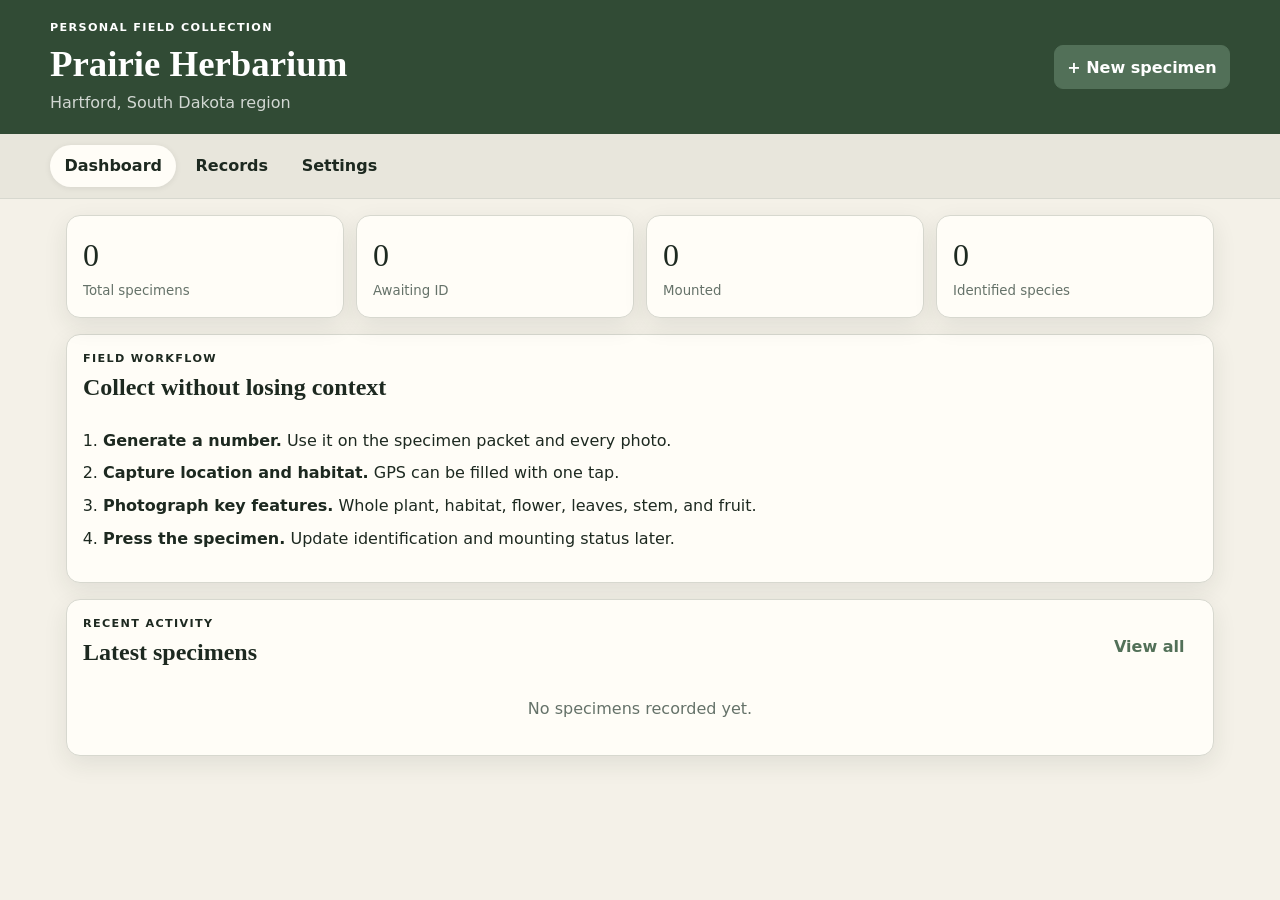
==== index.html @ b452c57e "Add files via upload" ====
<!doctype html>
<html lang="en">
<head>
  <meta charset="utf-8">
  <meta name="viewport" content="width=device-width, initial-scale=1, viewport-fit=cover">
  <meta name="theme-color" content="#314b35">
  <title>Prairie Herbarium</title>
  <link rel="manifest" href="manifest.webmanifest">
  <link rel="stylesheet" href="style.css">
</head>
<body>
  <header class="app-header">
    <div>
      <p class="eyebrow">Personal field collection</p>
      <h1>Prairie Herbarium</h1>
      <p class="subtitle">Hartford, South Dakota region</p>
    </div>
    <button id="newRecordBtn" class="primary">+ New specimen</button>
  </header>

  <nav class="tabs" aria-label="Main navigation">
    <button class="tab active" data-view="dashboard">Dashboard</button>
    <button class="tab" data-view="records">Records</button>
    <button class="tab" data-view="settings">Settings</button>
  </nav>

  <main>
    <section id="dashboardView" class="view active">
      <div class="stats-grid">
        <article class="stat"><span id="totalCount">0</span><small>Total specimens</small></article>
        <article class="stat"><span id="unidentifiedCount">0</span><small>Awaiting ID</small></article>
        <article class="stat"><span id="mountedCount">0</span><small>Mounted</small></article>
        <article class="stat"><span id="speciesCount">0</span><small>Identified species</small></article>
      </div>

      <article class="panel">
        <div class="panel-heading">
          <div><p class="eyebrow">Field workflow</p><h2>Collect without losing context</h2></div>
        </div>
        <ol class="workflow">
          <li><b>Generate a number.</b> Use it on the specimen packet and every photo.</li>
          <li><b>Capture location and habitat.</b> GPS can be filled with one tap.</li>
          <li><b>Photograph key features.</b> Whole plant, habitat, flower, leaves, stem, and fruit.</li>
          <li><b>Press the specimen.</b> Update identification and mounting status later.</li>
        </ol>
      </article>

      <article class="panel">
        <div class="panel-heading">
          <div><p class="eyebrow">Recent activity</p><h2>Latest specimens</h2></div>
          <button class="text-button" data-go="records">View all</button>
        </div>
        <div id="recentRecords" class="record-list empty-state">No specimens recorded yet.</div>
      </article>
    </section>

    <section id="recordsView" class="view">
      <article class="panel controls-panel">
        <input id="searchInput" type="search" placeholder="Search number, name, habitat, notes…" aria-label="Search specimens">
        <select id="statusFilter" aria-label="Filter by status">
          <option value="">All statuses</option>
          <option value="field">Field record</option>
          <option value="pressing">Pressing/drying</option>
          <option value="identified">Identified</option>
          <option value="mounted">Mounted</option>
        </select>
        <button id="exportCsvBtn">Export CSV</button>
        <button id="exportJsonBtn">Backup JSON</button>
        <label class="button-like">Restore JSON<input id="importJsonInput" type="file" accept="application/json" hidden></label>
        <button id="printFieldCardsBtn">Print field cards</button>
      </article>
      <div id="recordsList" class="record-list empty-state">No specimens recorded yet.</div>
    </section>

    <section id="settingsView" class="view">
      <article class="panel form-grid">
        <div class="full"><p class="eyebrow">Collection settings</p><h2>Numbering and ownership</h2></div>
        <label>Collector name<input id="collectorSetting" type="text" placeholder="David R."></label>
        <label>Collection prefix<input id="prefixSetting" type="text" maxlength="12" placeholder="DR"></label>
        <label>Default locality<input id="localitySetting" type="text" placeholder="Hartford, South Dakota"></label>
        <label>Next sequence number<input id="sequenceSetting" type="number" min="1" step="1"></label>
        <div class="full actions"><button id="saveSettingsBtn" class="primary">Save settings</button></div>
      </article>
      <article class="panel danger-zone">
        <h2>Local data</h2>
        <p>Records and photographs remain in this browser unless exported. Make periodic JSON backups.</p>
        <button id="clearAllBtn" class="danger">Delete all local records</button>
      </article>
    </section>
  </main>

  <dialog id="recordDialog">
    <form id="recordForm" method="dialog">
      <header class="dialog-header">
        <div><p class="eyebrow">Specimen record</p><h2 id="dialogTitle">New specimen</h2></div>
        <button type="button" id="closeDialogBtn" class="icon-button" aria-label="Close">×</button>
      </header>

      <input id="recordId" type="hidden">
      <div class="form-grid">
        <label>Collection number<input id="collectionNumber" name="collectionNumber" required></label>
        <label>Status<select id="recordStatus" name="status"><option value="field">Field record</option><option value="pressing">Pressing/drying</option><option value="identified">Identified</option><option value="mounted">Mounted</option></select></label>
        <label>Date<input id="collectionDate" name="date" type="date" required></label>
        <label>Time<input id="collectionTime" name="time" type="time"></label>

        <div class="section-title full"><h3>Location and habitat</h3></div>
        <label class="full">Location description<input id="locationDescription" name="locationDescription" placeholder="North pasture near windmill"></label>
        <label>Latitude<input id="latitude" name="latitude" inputmode="decimal"></label>
        <label>Longitude<input id="longitude" name="longitude" inputmode="decimal"></label>
        <div class="full inline-actions"><button id="gpsBtn" type="button">Use current GPS</button><span id="gpsStatus" class="muted"></span></div>
        <label>Habitat<select id="habitat" name="habitat"><option value="">Select…</option><option>Native prairie</option><option>Roadside</option><option>Pasture</option><option>Woodland</option><option>Wetland</option><option>Creek or drainage</option><option>Pond edge</option><option>Lawn</option><option>Cultivated area</option><option>Disturbed ground</option><option>Other</option></select></label>
        <label>Light<select id="light" name="light"><option value="">Select…</option><option>Full sun</option><option>Partial shade</option><option>Full shade</option></select></label>
        <label>Soil moisture<select id="soilMoisture" name="soilMoisture"><option value="">Select…</option><option>Dry</option><option>Moist</option><option>Wet</option></select></label>
        <label>Soil type<select id="soilType" name="soilType"><option value="">Select…</option><option>Loam</option><option>Clay</option><option>Sandy</option><option>Gravelly</option><option>Rocky</option><option>Organic/mucky</option><option>Unknown</option></select></label>
        <label class="full">Associated or nearby plants<input id="nearbyPlants" name="nearbyPlants"></label>

        <div class="section-title full"><h3>Field observations</h3></div>
        <label>Growth form<select id="growthForm" name="growthForm"><option value="">Select…</option><option>Wildflower/forb</option><option>Grass</option><option>Sedge/rush</option><option>Shrub</option><option>Tree</option><option>Vine</option><option>Fern</option><option>Aquatic plant</option><option>Other</option></select></label>
        <label>Estimated height<input id="height" name="height" placeholder="24 in / 60 cm"></label>
        <label>Flower color<input id="flowerColor" name="flowerColor"></label>
        <label>Abundance<select id="abundance" name="abundance"><option value="">Select…</option><option>Single plant</option><option>Few plants</option><option>Scattered</option><option>Common</option><option>Dense colony</option></select></label>
        <label>Phenology<select id="phenology" name="phenology"><option value="">Select…</option><option>Vegetative only</option><option>Budding</option><option>Flowering</option><option>Fruiting/seeding</option><option>Senescent/dormant</option></select></label>
        <label>Specimen parts<input id="specimenParts" name="specimenParts" placeholder="Stem, leaves, flowers, fruit"></label>
        <label class="full">Field notes<textarea id="fieldNotes" name="fieldNotes" rows="3" placeholder="Odor, sap, texture, unusual features, land use, slope, moisture…"></textarea></label>

        <div class="section-title full"><h3>Identification</h3></div>
        <label>Common name<input id="commonName" name="commonName"></label>
        <label>Scientific name<input id="scientificName" name="scientificName"></label>
        <label>Family<input id="family" name="family"></label>
        <label>ID confidence<select id="confidence" name="confidence"><option value="">Unknown</option><option>Tentative</option><option>Probable</option><option>High confidence</option><option>Verified</option></select></label>
        <label class="full">Identification notes / comparison species<textarea id="identificationNotes" name="identificationNotes" rows="2"></textarea></label>

        <div class="section-title full"><h3>Photographs</h3></div>
        <label class="full photo-input">Add photos<input id="photoInput" type="file" accept="image/*" capture="environment" multiple></label>
        <p class="full muted">Recommended: habitat, entire plant, flower front/side, leaf top/underside, stem, fruit or seed.</p>
        <div id="photoPreview" class="photo-grid full"></div>

        <div class="section-title full"><h3>Preservation and mounting</h3></div>
        <label>Date placed in press<input id="pressDate" name="pressDate" type="date"></label>
        <label>Date fully dry<input id="dryDate" name="dryDate" type="date"></label>
        <label>Date mounted<input id="mountedDate" name="mountedDate" type="date"></label>
        <label>Mounting sheet / box location<input id="storageLocation" name="storageLocation" placeholder="Binder 1, sheet 14"></label>
        <label class="full">Preservation notes<textarea id="preservationNotes" name="preservationNotes" rows="2"></textarea></label>
      </div>
      <footer class="dialog-footer">
        <button id="deleteRecordBtn" type="button" class="danger hidden">Delete</button>
        <span class="spacer"></span>
        <button id="printLabelBtn" type="button">Print herbarium label</button>
        <button type="submit" class="primary">Save record</button>
      </footer>
    </form>
  </dialog>

  <div id="toast" role="status" aria-live="polite"></div>
  <script src="app.js"></script>
</body>
</html>
---- style.css ----
:root{--ink:#1d2920;--muted:#657269;--paper:#f4f1e8;--panel:#fffdf7;--green:#314b35;--green2:#527058;--line:#d7d8cf;--danger:#9b2f2f;--shadow:0 8px 24px rgba(31,43,34,.09)}
*{box-sizing:border-box}body{margin:0;font-family:Inter,ui-sans-serif,system-ui,-apple-system,"Segoe UI",sans-serif;color:var(--ink);background:var(--paper);line-height:1.45}.app-header{display:flex;justify-content:space-between;align-items:center;gap:1rem;padding:1.25rem max(1rem,calc((100vw - 1180px)/2));background:var(--green);color:white}.app-header h1{margin:.05rem 0;font-family:Georgia,serif;font-size:clamp(1.65rem,4vw,2.3rem)}.subtitle,.eyebrow{margin:0}.subtitle{opacity:.78}.eyebrow{text-transform:uppercase;letter-spacing:.12em;font-size:.7rem;font-weight:800}.tabs{display:flex;gap:.3rem;padding:.65rem max(1rem,calc((100vw - 1180px)/2));background:#e8e6dc;border-bottom:1px solid var(--line);position:sticky;top:0;z-index:10}.tab{background:transparent;border:0;padding:.6rem .9rem;border-radius:999px;font-weight:700}.tab.active{background:var(--panel);box-shadow:0 1px 6px rgba(0,0,0,.08)}main{max-width:1180px;margin:0 auto;padding:1rem}.view{display:none}.view.active{display:block}.stats-grid{display:grid;grid-template-columns:repeat(4,1fr);gap:.75rem;margin-bottom:1rem}.stat,.panel{background:var(--panel);border:1px solid var(--line);border-radius:14px;box-shadow:var(--shadow)}.stat{padding:1rem}.stat span{font-family:Georgia,serif;font-size:2rem;display:block}.stat small{color:var(--muted)}.panel{padding:1rem;margin-bottom:1rem}.panel h2{margin:.15rem 0 .5rem;font-family:Georgia,serif}.panel-heading{display:flex;align-items:center;justify-content:space-between;gap:1rem}.workflow{padding-left:1.25rem}.workflow li{margin:.6rem 0}.record-list{display:grid;gap:.75rem}.record-card{background:var(--panel);border:1px solid var(--line);border-radius:12px;padding:.85rem;display:grid;grid-template-columns:72px 1fr auto;gap:.85rem;align-items:center;cursor:pointer}.record-card:hover{border-color:var(--green2)}.thumb{width:72px;height:72px;border-radius:9px;object-fit:cover;background:#e6e6df;display:grid;place-items:center;color:var(--muted);font-size:.7rem;text-align:center}.record-title{font-weight:800}.record-meta{color:var(--muted);font-size:.88rem}.badge{font-size:.72rem;text-transform:uppercase;letter-spacing:.08em;font-weight:800;padding:.3rem .5rem;border-radius:999px;background:#e6eee7;color:var(--green)}.empty-state{color:var(--muted);padding:1.2rem;text-align:center}.controls-panel{display:flex;gap:.5rem;flex-wrap:wrap}.controls-panel input{min-width:230px;flex:1}button,.button-like,input,select,textarea{font:inherit}button,.button-like{border:1px solid #b7bdb7;background:#fff;border-radius:9px;padding:.58rem .78rem;cursor:pointer;font-weight:700;color:var(--ink)}button.primary{background:var(--green2);border-color:var(--green2);color:white}button.danger{border-color:#d7a7a7;color:var(--danger);background:#fff7f7}.text-button{border:0;background:transparent;color:var(--green2)}input,select,textarea{width:100%;border:1px solid #bfc5bf;border-radius:8px;padding:.62rem;background:#fff}textarea{resize:vertical}label{display:grid;gap:.28rem;font-size:.84rem;font-weight:700}.form-grid{display:grid;grid-template-columns:1fr 1fr;gap:.85rem}.full{grid-column:1/-1}.section-title{margin-top:.35rem;border-bottom:1px solid var(--line)}.section-title h3{margin:.3rem 0;font-family:Georgia,serif}.actions,.inline-actions{display:flex;align-items:center;gap:.6rem}.muted{color:var(--muted);font-size:.84rem}.danger-zone{border-color:#e0baba}dialog{width:min(900px,96vw);max-height:94vh;border:0;border-radius:16px;padding:0;box-shadow:0 30px 90px rgba(0,0,0,.3)}dialog::backdrop{background:rgba(22,30,24,.7)}dialog form{padding:1rem}.dialog-header,.dialog-footer{display:flex;align-items:center;gap:1rem}.dialog-header{justify-content:space-between;border-bottom:1px solid var(--line);padding-bottom:.8rem;margin-bottom:1rem;position:sticky;top:-1rem;background:var(--panel);z-index:2}.dialog-header h2{margin:.1rem 0;font-family:Georgia,serif}.dialog-footer{border-top:1px solid var(--line);padding-top:.9rem;margin-top:1rem;position:sticky;bottom:-1rem;background:var(--panel)}.spacer{flex:1}.icon-button{font-size:1.5rem;border:0;background:transparent}.photo-input{border:1px dashed #9ca99e;padding:.8rem;border-radius:10px}.photo-grid{display:grid;grid-template-columns:repeat(auto-fill,minmax(115px,1fr));gap:.6rem}.photo-item{position:relative}.photo-item img{width:100%;aspect-ratio:1;object-fit:cover;border-radius:8px}.photo-item button{position:absolute;right:.3rem;top:.3rem;padding:.25rem .4rem;background:rgba(255,255,255,.9)}.hidden{display:none!important}#toast{position:fixed;left:50%;bottom:1.2rem;transform:translateX(-50%);background:#1f2c22;color:white;padding:.65rem 1rem;border-radius:999px;opacity:0;pointer-events:none;transition:.2s;z-index:100}#toast.show{opacity:1}
@media(max-width:720px){.app-header{align-items:flex-start}.app-header .primary{white-space:nowrap}.stats-grid{grid-template-columns:1fr 1fr}.record-card{grid-template-columns:56px 1fr}.record-card .badge{grid-column:2}.thumb{width:56px;height:56px}.form-grid{grid-template-columns:1fr}.full{grid-column:1}.dialog-footer{flex-wrap:wrap}.dialog-footer .spacer{display:none}.dialog-footer button{flex:1}.controls-panel>*{flex:1 1 44%}.controls-panel input{flex-basis:100%}}
@media print{body{background:white}.app-header,.tabs,.controls-panel,.dialog-header,.dialog-footer{display:none!important}.panel,.record-card{box-shadow:none}.print-only{display:block}.field-card-page{display:grid;grid-template-columns:repeat(3,1fr);gap:.2in;width:11in;height:8.5in;padding:.3in}.field-card{border:1px solid #222;padding:.15in;font-size:9pt}.field-card h2{font-size:13pt;margin:0 0 .08in}.line{border-bottom:1px solid #444;height:.22in}.checkrow{margin:.08in 0}.label-print{width:4in;border:1px solid #111;padding:.15in;font-family:Georgia,serif}.label-print h2{font-style:italic;margin:.05in 0}}
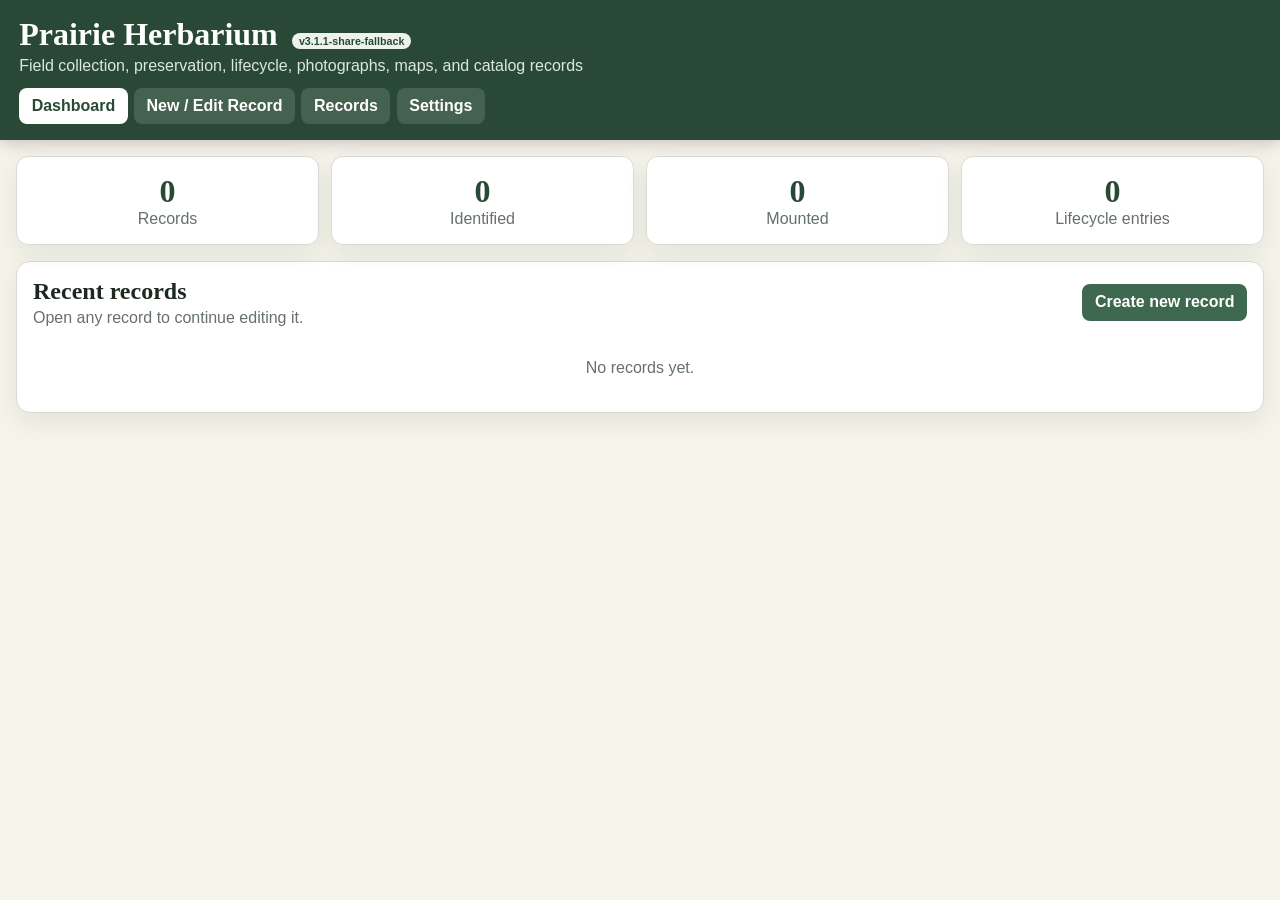
==== commit 51e80e63: "Add files via upload" ====
--- a/index.html
+++ b/index.html
@@ -2,156 +2,276 @@
 <html lang="en">
 <head>
   <meta charset="utf-8">
-  <meta name="viewport" content="width=device-width, initial-scale=1, viewport-fit=cover">
-  <meta name="theme-color" content="#314b35">
+  <meta name="viewport" content="width=device-width,initial-scale=1,viewport-fit=cover">
+  <meta name="theme-color" content="#294936">
   <title>Prairie Herbarium</title>
   <link rel="manifest" href="manifest.webmanifest">
   <link rel="stylesheet" href="style.css">
 </head>
 <body>
-  <header class="app-header">
-    <div>
-      <p class="eyebrow">Personal field collection</p>
-      <h1>Prairie Herbarium</h1>
-      <p class="subtitle">Hartford, South Dakota region</p>
+<header class="app-header">
+  <div>
+    <h1>Prairie Herbarium <span class="version-badge">v<span id="appVersion">3.0.0</span></span></h1>
+    <p>Field collection, preservation, lifecycle, photographs, maps, and catalog records</p>
+  </div>
+  <nav class="main-nav" aria-label="Main sections">
+    <button class="nav-btn active" data-view="dashboard">Dashboard</button>
+    <button class="nav-btn" data-view="record">New / Edit Record</button>
+    <button class="nav-btn" data-view="records">Records</button>
+    <button class="nav-btn" data-view="settings">Settings</button>
+  </nav>
+</header>
+
+<main>
+  <section id="dashboardView" class="view active">
+    <div class="stats-grid">
+      <article><strong id="statRecords">0</strong><span>Records</span></article>
+      <article><strong id="statIdentified">0</strong><span>Identified</span></article>
+      <article><strong id="statMounted">0</strong><span>Mounted</span></article>
+      <article><strong id="statLifecycle">0</strong><span>Lifecycle entries</span></article>
     </div>
-    <button id="newRecordBtn" class="primary">+ New specimen</button>
-  </header>
-
-  <nav class="tabs" aria-label="Main navigation">
-    <button class="tab active" data-view="dashboard">Dashboard</button>
-    <button class="tab" data-view="records">Records</button>
-    <button class="tab" data-view="settings">Settings</button>
-  </nav>
-
-  <main>
-    <section id="dashboardView" class="view active">
-      <div class="stats-grid">
-        <article class="stat"><span id="totalCount">0</span><small>Total specimens</small></article>
-        <article class="stat"><span id="unidentifiedCount">0</span><small>Awaiting ID</small></article>
-        <article class="stat"><span id="mountedCount">0</span><small>Mounted</small></article>
-        <article class="stat"><span id="speciesCount">0</span><small>Identified species</small></article>
-      </div>
-
-      <article class="panel">
-        <div class="panel-heading">
-          <div><p class="eyebrow">Field workflow</p><h2>Collect without losing context</h2></div>
-        </div>
-        <ol class="workflow">
-          <li><b>Generate a number.</b> Use it on the specimen packet and every photo.</li>
-          <li><b>Capture location and habitat.</b> GPS can be filled with one tap.</li>
-          <li><b>Photograph key features.</b> Whole plant, habitat, flower, leaves, stem, and fruit.</li>
-          <li><b>Press the specimen.</b> Update identification and mounting status later.</li>
-        </ol>
-      </article>
-
-      <article class="panel">
-        <div class="panel-heading">
-          <div><p class="eyebrow">Recent activity</p><h2>Latest specimens</h2></div>
-          <button class="text-button" data-go="records">View all</button>
-        </div>
-        <div id="recentRecords" class="record-list empty-state">No specimens recorded yet.</div>
-      </article>
-    </section>
-
-    <section id="recordsView" class="view">
-      <article class="panel controls-panel">
-        <input id="searchInput" type="search" placeholder="Search number, name, habitat, notes…" aria-label="Search specimens">
-        <select id="statusFilter" aria-label="Filter by status">
-          <option value="">All statuses</option>
-          <option value="field">Field record</option>
-          <option value="pressing">Pressing/drying</option>
-          <option value="identified">Identified</option>
-          <option value="mounted">Mounted</option>
+    <div class="panel">
+      <div class="section-heading">
+        <div><h2>Recent records</h2><p>Open any record to continue editing it.</p></div>
+        <button id="newRecordBtn" type="button">Create new record</button>
+      </div>
+      <div id="recentRecords" class="record-list empty-state">No records yet.</div>
+    </div>
+  </section>
+
+  <section id="recordView" class="view">
+    <form id="recordForm" class="panel form-grid" novalidate>
+      <input id="recordId" type="hidden">
+      <div class="section-heading full">
+        <div><h2 id="recordHeading">New specimen record</h2><p id="recordSubheading">Field data and permanent catalog information.</p></div>
+        <div class="inline-actions">
+          <button id="saveRecordBtn" type="submit">Save record</button>
+          <button id="duplicateRecordBtn" type="button" class="secondary">Duplicate</button>
+          <button id="deleteRecordBtn" type="button" class="danger hidden">Delete</button>
+        </div>
+      </div>
+
+      <div class="section-title full"><h3>Collection identification</h3></div>
+      <label>Collection number<input id="collectionNumber" required></label>
+      <label>Status<select id="status">
+        <option value="field">Field record</option>
+        <option value="pressing">Pressing / drying</option>
+        <option value="identified">Identified</option>
+        <option value="mounted">Mounted</option>
+      </select></label>
+      <label>Collection date<input id="date" type="date" required></label>
+      <label>Collection time<input id="time" type="time"></label>
+      <label>Common name<input id="commonName"></label>
+      <label>Scientific name<input id="scientificName" placeholder="Physalis longifolia"></label>
+      <label>Genus<input id="genus" placeholder="Physalis"></label>
+      <label>Family<input id="family"></label>
+      <label>Identification confidence<select id="confidence">
+        <option value="">Select…</option>
+        <option>Unknown</option><option>Tentative</option><option>Probable</option><option>Very likely</option><option>Verified</option>
+      </select></label>
+      <label class="full">Identification notes<textarea id="identificationNotes" rows="3"></textarea></label>
+
+      <div class="section-title full"><h3>Location and environment</h3></div>
+      <label class="full">Location description<input id="locationDescription" placeholder="Northwest trail, 100 ft west of shelterbelt"></label>
+      <label>Latitude<input id="latitude" inputmode="decimal"></label>
+      <label>Longitude<input id="longitude" inputmode="decimal"></label>
+      <div class="full inline-actions"><button id="gpsBtn" type="button">Use current GPS</button><span id="gpsStatus" class="muted"></span></div>
+
+      <section id="mapPreview" class="map-preview full hidden">
+        <div class="map-preview-header">
+          <strong>Collection location</strong>
+          <div>
+            <a id="googleMapsLink" class="button-link" target="_blank" rel="noopener">Open Google Maps</a>
+            <a id="openStreetMapLink" class="button-link secondary" target="_blank" rel="noopener">OpenStreetMap</a>
+          </div>
+        </div>
+        <iframe id="locationMap" title="Collection map" loading="lazy"></iframe>
+      </section>
+
+      <label>Habitat<select id="habitat">
+        <option value="">Select…</option>
+        <option>Native prairie</option><option>Roadside</option><option>Pasture</option><option>Woodland</option>
+        <option>Wetland</option><option>Creek or drainage</option><option>Pond edge</option><option>Lawn</option>
+        <option>Cultivated area</option><option>Disturbed ground</option><option>Other</option>
+      </select></label>
+      <label>Season<select id="season">
+        <option value="">Select…</option><option>Spring</option><option>Summer</option><option>Fall / autumn</option><option>Winter</option>
+      </select></label>
+      <label>Light<select id="light"><option value="">Select…</option><option>Full sun</option><option>Partial shade</option><option>Full shade</option></select></label>
+      <label>Soil moisture<select id="soilMoisture"><option value="">Select…</option><option>Dry</option><option>Moist</option><option>Wet</option><option>Standing water</option></select></label>
+      <label>Soil type<select id="soilType"><option value="">Select…</option><option>Clay</option><option>Loam</option><option>Sandy</option><option>Gravelly</option><option>Rocky</option><option>Organic / muck</option><option>Unknown</option></select></label>
+      <label>Weather conditions
+        <select id="weatherConditions" multiple size="8">
+          <option>Clear / sunny</option><option>Partly cloudy</option><option>Cloudy / overcast</option><option>Fog / mist</option>
+          <option>Light rain / drizzle</option><option>Rain</option><option>Heavy rain / thunderstorm</option><option>Snow / sleet</option>
+          <option>Calm</option><option>Breezy</option><option>Windy</option>
+          <option>Hot</option><option>Warm</option><option>Mild</option><option>Cool</option><option>Cold</option><option>Frost / freezing</option>
+          <option>Humid</option><option>Dry air</option><option>After recent rain</option>
         </select>
-        <button id="exportCsvBtn">Export CSV</button>
-        <button id="exportJsonBtn">Backup JSON</button>
-        <label class="button-like">Restore JSON<input id="importJsonInput" type="file" accept="application/json" hidden></label>
-        <button id="printFieldCardsBtn">Print field cards</button>
-      </article>
-      <div id="recordsList" class="record-list empty-state">No specimens recorded yet.</div>
-    </section>
-
-    <section id="settingsView" class="view">
-      <article class="panel form-grid">
-        <div class="full"><p class="eyebrow">Collection settings</p><h2>Numbering and ownership</h2></div>
-        <label>Collector name<input id="collectorSetting" type="text" placeholder="David R."></label>
-        <label>Collection prefix<input id="prefixSetting" type="text" maxlength="12" placeholder="DR"></label>
-        <label>Default locality<input id="localitySetting" type="text" placeholder="Hartford, South Dakota"></label>
-        <label>Next sequence number<input id="sequenceSetting" type="number" min="1" step="1"></label>
-        <div class="full actions"><button id="saveSettingsBtn" class="primary">Save settings</button></div>
-      </article>
-      <article class="panel danger-zone">
-        <h2>Local data</h2>
-        <p>Records and photographs remain in this browser unless exported. Make periodic JSON backups.</p>
-        <button id="clearAllBtn" class="danger">Delete all local records</button>
-      </article>
-    </section>
-  </main>
-
-  <dialog id="recordDialog">
-    <form id="recordForm" method="dialog">
-      <header class="dialog-header">
-        <div><p class="eyebrow">Specimen record</p><h2 id="dialogTitle">New specimen</h2></div>
-        <button type="button" id="closeDialogBtn" class="icon-button" aria-label="Close">×</button>
-      </header>
-
-      <input id="recordId" type="hidden">
-      <div class="form-grid">
-        <label>Collection number<input id="collectionNumber" name="collectionNumber" required></label>
-        <label>Status<select id="recordStatus" name="status"><option value="field">Field record</option><option value="pressing">Pressing/drying</option><option value="identified">Identified</option><option value="mounted">Mounted</option></select></label>
-        <label>Date<input id="collectionDate" name="date" type="date" required></label>
-        <label>Time<input id="collectionTime" name="time" type="time"></label>
-
-        <div class="section-title full"><h3>Location and habitat</h3></div>
-        <label class="full">Location description<input id="locationDescription" name="locationDescription" placeholder="North pasture near windmill"></label>
-        <label>Latitude<input id="latitude" name="latitude" inputmode="decimal"></label>
-        <label>Longitude<input id="longitude" name="longitude" inputmode="decimal"></label>
-        <div class="full inline-actions"><button id="gpsBtn" type="button">Use current GPS</button><span id="gpsStatus" class="muted"></span></div>
-        <label>Habitat<select id="habitat" name="habitat"><option value="">Select…</option><option>Native prairie</option><option>Roadside</option><option>Pasture</option><option>Woodland</option><option>Wetland</option><option>Creek or drainage</option><option>Pond edge</option><option>Lawn</option><option>Cultivated area</option><option>Disturbed ground</option><option>Other</option></select></label>
-        <label>Light<select id="light" name="light"><option value="">Select…</option><option>Full sun</option><option>Partial shade</option><option>Full shade</option></select></label>
-        <label>Soil moisture<select id="soilMoisture" name="soilMoisture"><option value="">Select…</option><option>Dry</option><option>Moist</option><option>Wet</option></select></label>
-        <label>Soil type<select id="soilType" name="soilType"><option value="">Select…</option><option>Loam</option><option>Clay</option><option>Sandy</option><option>Gravelly</option><option>Rocky</option><option>Organic/mucky</option><option>Unknown</option></select></label>
-        <label class="full">Associated or nearby plants<input id="nearbyPlants" name="nearbyPlants"></label>
-
-        <div class="section-title full"><h3>Field observations</h3></div>
-        <label>Growth form<select id="growthForm" name="growthForm"><option value="">Select…</option><option>Wildflower/forb</option><option>Grass</option><option>Sedge/rush</option><option>Shrub</option><option>Tree</option><option>Vine</option><option>Fern</option><option>Aquatic plant</option><option>Other</option></select></label>
-        <label>Estimated height<input id="height" name="height" placeholder="24 in / 60 cm"></label>
-        <label>Flower color<input id="flowerColor" name="flowerColor"></label>
-        <label>Abundance<select id="abundance" name="abundance"><option value="">Select…</option><option>Single plant</option><option>Few plants</option><option>Scattered</option><option>Common</option><option>Dense colony</option></select></label>
-        <label>Phenology<select id="phenology" name="phenology"><option value="">Select…</option><option>Vegetative only</option><option>Budding</option><option>Flowering</option><option>Fruiting/seeding</option><option>Senescent/dormant</option></select></label>
-        <label>Specimen parts<input id="specimenParts" name="specimenParts" placeholder="Stem, leaves, flowers, fruit"></label>
-        <label class="full">Field notes<textarea id="fieldNotes" name="fieldNotes" rows="3" placeholder="Odor, sap, texture, unusual features, land use, slope, moisture…"></textarea></label>
-
-        <div class="section-title full"><h3>Identification</h3></div>
-        <label>Common name<input id="commonName" name="commonName"></label>
-        <label>Scientific name<input id="scientificName" name="scientificName"></label>
-        <label>Family<input id="family" name="family"></label>
-        <label>ID confidence<select id="confidence" name="confidence"><option value="">Unknown</option><option>Tentative</option><option>Probable</option><option>High confidence</option><option>Verified</option></select></label>
-        <label class="full">Identification notes / comparison species<textarea id="identificationNotes" name="identificationNotes" rows="2"></textarea></label>
-
-        <div class="section-title full"><h3>Photographs</h3></div>
-        <label class="full photo-input">Add photos<input id="photoInput" type="file" accept="image/*" capture="environment" multiple></label>
-        <p class="full muted">Recommended: habitat, entire plant, flower front/side, leaf top/underside, stem, fruit or seed.</p>
-        <div id="photoPreview" class="photo-grid full"></div>
-
-        <div class="section-title full"><h3>Preservation and mounting</h3></div>
-        <label>Date placed in press<input id="pressDate" name="pressDate" type="date"></label>
-        <label>Date fully dry<input id="dryDate" name="dryDate" type="date"></label>
-        <label>Date mounted<input id="mountedDate" name="mountedDate" type="date"></label>
-        <label>Mounting sheet / box location<input id="storageLocation" name="storageLocation" placeholder="Binder 1, sheet 14"></label>
-        <label class="full">Preservation notes<textarea id="preservationNotes" name="preservationNotes" rows="2"></textarea></label>
-      </div>
-      <footer class="dialog-footer">
-        <button id="deleteRecordBtn" type="button" class="danger hidden">Delete</button>
-        <span class="spacer"></span>
-        <button id="printLabelBtn" type="button">Print herbarium label</button>
-        <button type="submit" class="primary">Save record</button>
-      </footer>
+        <small class="muted">Select all that apply. On a PC use Ctrl-click.</small>
+      </label>
+      <label class="full">Nearby plants<textarea id="nearbyPlants" rows="2"></textarea></label>
+
+      <div class="section-title full"><h3>Plant description</h3></div>
+      <label>Growth form<select id="growthForm"><option value="">Select…</option><option>Wildflower / forb</option><option>Grass</option><option>Sedge</option><option>Rush</option><option>Shrub</option><option>Tree</option><option>Vine</option><option>Fern</option><option>Aquatic plant</option><option>Other</option></select></label>
+      <label>Height<input id="height" placeholder="36–40 in"></label>
+      <label>Spread / width<input id="spread"></label>
+      <label>Flower color<select id="flowerColor">
+        <option value="">Select…</option><option>Not flowering / no visible flower</option><option>White</option><option>Cream / ivory</option>
+        <option>Yellow / gold</option><option>Orange</option><option>Red / scarlet</option><option>Pink</option>
+        <option>Magenta / fuchsia</option><option>Purple / violet</option><option>Blue</option><option>Green</option>
+        <option>Brown / tan</option><option>Black / very dark</option><option>Multicolored / bicolor</option><option>Other / uncertain</option>
+      </select></label>
+      <label>Abundance<select id="abundance"><option value="">Select…</option><option>Single plant</option><option>Scattered</option><option>Occasional</option><option>Common</option><option>Abundant</option><option>Large colony</option></select></label>
+      <label>Current life stage<select id="phenology">
+        <option value="">Select…</option><option>Germinating</option><option>Seedling</option><option>Vegetative growth</option><option>Budding</option>
+        <option>First flowering</option><option>Peak flowering</option><option>Late flowering</option><option>Immature fruit</option>
+        <option>Mature fruit / seed</option><option>Seed dispersal</option><option>Senescent</option><option>Dormant</option>
+      </select></label>
+      <label class="full">Field notes<textarea id="fieldNotes" rows="4"></textarea></label>
+
+      <div class="section-title full"><h3>Specimen photographs</h3></div>
+      <div class="full photo-add-panel">
+        <div class="photo-add-actions">
+          <button id="choosePhotoBtn" type="button">Add existing photos</button>
+          <button id="takePhotoBtn" type="button" class="secondary">Take photo</button>
+          <input id="photoInput" type="file" accept="image/*" multiple hidden>
+          <input id="photoCameraInput" type="file" accept="image/*" capture="environment" hidden>
+        </div>
+        <div id="photoDropZone" class="photo-drop-zone" tabindex="0">Drag photographs here, or paste an image with Ctrl+V</div>
+        <p class="muted">The first photograph is the primary image. Drag images to reorder them. Click an image to view it full size.</p>
+      </div>
+      <div id="photoPreview" class="photo-grid full"></div>
+
+      <div class="section-title full"><h3>Pressing, drying, and mounting</h3></div>
+      <label>Date placed in press<input id="pressDate" type="date"></label>
+      <label>Time placed in press<input id="pressTime" type="time"></label>
+      <label>Recommended paper-change date<input id="paperChangeDate" type="date" readonly></label>
+      <label>Recommended paper-change time<input id="paperChangeTime" type="time" readonly></label>
+      <div class="full inline-actions"><button id="calendarReminderBtn" type="button">Open reminder in Google Calendar</button></div>
+      <label>Date fully dry<input id="dryDate" type="date"></label>
+      <label>Date mounted<input id="mountedDate" type="date"></label>
+      <label>Storage location<input id="storageLocation"></label>
+      <label class="full">Preservation notes<textarea id="preservationNotes" rows="3"></textarea></label>
+
+      <div class="section-title full"><h3>Lifecycle observations</h3></div>
+      <div class="full">
+        <button id="addLifecycleBtn" type="button">Add lifecycle observation</button>
+      </div>
+      <div id="lifecycleList" class="lifecycle-list full empty-state">No lifecycle observations yet.</div>
+
+      <div id="lifecycleEditor" class="lifecycle-editor full hidden">
+        <input id="lifecycleId" type="hidden">
+        <div class="section-heading">
+          <div><h3>Lifecycle observation</h3><p>Record a later visit to the same plant or population.</p></div>
+          <button id="closeLifecycleBtn" type="button" class="secondary">Close</button>
+        </div>
+        <div class="form-grid">
+          <label>Date<input id="lifecycleDate" type="date"></label>
+          <label>Time<input id="lifecycleTime" type="time"></label>
+          <label>Development stage<select id="lifecycleStage">
+            <option value="">Select…</option><option>Germinating</option><option>Seedling</option><option>Vegetative growth</option><option>Budding</option>
+            <option>First flowering</option><option>Peak flowering</option><option>Late flowering</option><option>Immature fruit</option>
+            <option>Mature fruit / seed</option><option>Seed dispersal</option><option>Senescent</option><option>Dormant</option>
+          </select></label>
+          <label>Plant height<input id="lifecycleHeight"></label>
+          <label>Spread / width<input id="lifecycleSpread"></label>
+          <label>Condition<select id="lifecycleCondition"><option value="">Select…</option><option>Excellent</option><option>Healthy</option><option>Stressed</option><option>Damaged</option><option>Declining</option><option>Dead / dormant</option></select></label>
+          <label>Flower abundance<select id="lifecycleFlowerAbundance"><option value="">Select…</option><option>None</option><option>Few</option><option>Moderate</option><option>Many</option><option>Peak bloom</option></select></label>
+          <label>Fruit / seed stage<input id="lifecycleFruitStage"></label>
+          <label>Leaf condition<input id="lifecycleLeafCondition"></label>
+          <label class="full">Weather / environmental notes<textarea id="lifecycleWeather" rows="2"></textarea></label>
+          <label class="full">Observation notes<textarea id="lifecycleNotes" rows="3"></textarea></label>
+
+          <div class="section-title full"><h4>Stage photographs</h4></div>
+          <div class="full photo-add-panel">
+            <div class="photo-add-actions">
+              <button id="chooseStagePhotoBtn" type="button">Add existing photos</button>
+              <button id="takeStagePhotoBtn" type="button" class="secondary">Take photo</button>
+              <input id="stagePhotoInput" type="file" accept="image/*" multiple hidden>
+              <input id="stagePhotoCameraInput" type="file" accept="image/*" capture="environment" hidden>
+            </div>
+            <div id="stagePhotoDropZone" class="photo-drop-zone" tabindex="0">Drag stage photographs here, or paste an image with Ctrl+V</div>
+          </div>
+          <div id="stagePhotoPreview" class="photo-grid full"></div>
+          <div class="full inline-actions">
+            <button id="saveLifecycleBtn" type="button">Save lifecycle observation</button>
+            <button id="deleteLifecycleBtn" type="button" class="danger hidden">Delete observation</button>
+          </div>
+        </div>
+      </div>
     </form>
-  </dialog>
-
-  <div id="toast" role="status" aria-live="polite"></div>
-  <script src="app.js"></script>
+  </section>
+
+  <section id="recordsView" class="view">
+    <div class="panel">
+      <div class="section-heading">
+        <div><h2>Records</h2><p>Search, sort, filter, export, restore, and print.</p></div>
+        <div class="inline-actions">
+          <button id="shareMasterBtn" type="button">Share master file to Drive</button>
+          <button id="downloadMasterBtn" type="button" class="secondary">Download master file</button>
+          <button id="importMasterBtn" type="button">Load master file from Drive</button>
+          <input id="restoreInput" type="file" accept=".json,application/json,text/json" hidden>
+          <button id="exportCsvBtn" type="button" class="secondary">Export CSV</button>
+          <button id="printFieldCardsBtn" type="button" class="secondary">Print field cards</button>
+        </div>
+      </div>
+      <section class="sync-panel">
+        <div>
+          <h3>Manual Google Drive sync</h3>
+          <p>Use one file named <strong>PrairieHerbarium_Master.json</strong>. On Android, try <strong>Share master file to Drive</strong>. If sharing is unavailable or denied, use <strong>Download master file</strong>, then upload or replace it from the Google Drive app.</p>
+        </div>
+        <div class="sync-status-grid">
+          <div><span>Current records</span><strong id="syncRecordCount">0</strong></div>
+          <div><span>Last export</span><strong id="lastExportStatus">Never</strong></div>
+          <div><span>Last import</span><strong id="lastImportStatus">Never</strong></div>
+        </div>
+      </section>
+      <div id="restoreStatus" class="restore-status muted"></div>
+      <div class="records-toolbar">
+        <input id="searchInput" placeholder="Search names, family, genus, habitat, location…">
+        <select id="statusFilter"><option value="">All statuses</option><option value="field">Field record</option><option value="pressing">Pressing / drying</option><option value="identified">Identified</option><option value="mounted">Mounted</option></select>
+        <input id="dateFilter" type="date" title="Filter by collection date">
+        <div class="view-switcher">
+          <button type="button" class="view-mode active" data-record-view="list">List</button>
+          <button type="button" class="view-mode" data-record-view="table">Table</button>
+          <button type="button" class="view-mode" data-record-view="kanban">Kanban</button>
+        </div>
+        <details id="columnChooser" class="column-chooser hidden">
+          <summary>Table columns</summary>
+          <div id="columnOptions" class="column-options"></div>
+        </details>
+      </div>
+      <div id="recordsList" class="record-list empty-state">No records found.</div>
+    </div>
+  </section>
+
+  <section id="settingsView" class="view">
+    <form id="settingsForm" class="panel form-grid">
+      <div class="section-heading full"><div><h2>Settings</h2><p>Collection numbering and default information.</p></div><button type="submit">Save settings</button></div>
+      <label>Collector<input id="settingCollector"></label>
+      <label>Collection prefix<input id="settingPrefix" maxlength="8"></label>
+      <label>Default locality<input id="settingLocality"></label>
+      <label>Next sequence number<input id="settingSequence" type="number" min="1"></label>
+      <p class="full muted">Running version: <strong id="settingsVersion">3.0.0</strong></p>
+    </form>
+  </section>
+</main>
+
+<div id="photoLightbox" class="photo-lightbox hidden" role="dialog" aria-modal="true">
+  <button id="lightboxClose" class="lightbox-close" type="button">×</button>
+  <button id="lightboxPrev" class="lightbox-nav lightbox-prev" type="button">‹</button>
+  <div id="lightboxViewport" class="lightbox-viewport"><img id="lightboxImage" alt="Full-size plant photograph"></div>
+  <button id="lightboxNext" class="lightbox-nav lightbox-next" type="button">›</button>
+  <div class="lightbox-footer">
+    <span id="lightboxCounter"></span>
+    <button id="lightboxZoomOut" type="button">−</button>
+    <button id="lightboxReset" type="button">Fit</button>
+    <button id="lightboxZoomIn" type="button">+</button>
+  </div>
+</div>
+
+<div id="toast" class="toast hidden"></div>
+<script src="app.js"></script>
 </body>
 </html>
--- a/style.css
+++ b/style.css
@@ -1,4 +1,132 @@
-:root{--ink:#1d2920;--muted:#657269;--paper:#f4f1e8;--panel:#fffdf7;--green:#314b35;--green2:#527058;--line:#d7d8cf;--danger:#9b2f2f;--shadow:0 8px 24px rgba(31,43,34,.09)}
-*{box-sizing:border-box}body{margin:0;font-family:Inter,ui-sans-serif,system-ui,-apple-system,"Segoe UI",sans-serif;color:var(--ink);background:var(--paper);line-height:1.45}.app-header{display:flex;justify-content:space-between;align-items:center;gap:1rem;padding:1.25rem max(1rem,calc((100vw - 1180px)/2));background:var(--green);color:white}.app-header h1{margin:.05rem 0;font-family:Georgia,serif;font-size:clamp(1.65rem,4vw,2.3rem)}.subtitle,.eyebrow{margin:0}.subtitle{opacity:.78}.eyebrow{text-transform:uppercase;letter-spacing:.12em;font-size:.7rem;font-weight:800}.tabs{display:flex;gap:.3rem;padding:.65rem max(1rem,calc((100vw - 1180px)/2));background:#e8e6dc;border-bottom:1px solid var(--line);position:sticky;top:0;z-index:10}.tab{background:transparent;border:0;padding:.6rem .9rem;border-radius:999px;font-weight:700}.tab.active{background:var(--panel);box-shadow:0 1px 6px rgba(0,0,0,.08)}main{max-width:1180px;margin:0 auto;padding:1rem}.view{display:none}.view.active{display:block}.stats-grid{display:grid;grid-template-columns:repeat(4,1fr);gap:.75rem;margin-bottom:1rem}.stat,.panel{background:var(--panel);border:1px solid var(--line);border-radius:14px;box-shadow:var(--shadow)}.stat{padding:1rem}.stat span{font-family:Georgia,serif;font-size:2rem;display:block}.stat small{color:var(--muted)}.panel{padding:1rem;margin-bottom:1rem}.panel h2{margin:.15rem 0 .5rem;font-family:Georgia,serif}.panel-heading{display:flex;align-items:center;justify-content:space-between;gap:1rem}.workflow{padding-left:1.25rem}.workflow li{margin:.6rem 0}.record-list{display:grid;gap:.75rem}.record-card{background:var(--panel);border:1px solid var(--line);border-radius:12px;padding:.85rem;display:grid;grid-template-columns:72px 1fr auto;gap:.85rem;align-items:center;cursor:pointer}.record-card:hover{border-color:var(--green2)}.thumb{width:72px;height:72px;border-radius:9px;object-fit:cover;background:#e6e6df;display:grid;place-items:center;color:var(--muted);font-size:.7rem;text-align:center}.record-title{font-weight:800}.record-meta{color:var(--muted);font-size:.88rem}.badge{font-size:.72rem;text-transform:uppercase;letter-spacing:.08em;font-weight:800;padding:.3rem .5rem;border-radius:999px;background:#e6eee7;color:var(--green)}.empty-state{color:var(--muted);padding:1.2rem;text-align:center}.controls-panel{display:flex;gap:.5rem;flex-wrap:wrap}.controls-panel input{min-width:230px;flex:1}button,.button-like,input,select,textarea{font:inherit}button,.button-like{border:1px solid #b7bdb7;background:#fff;border-radius:9px;padding:.58rem .78rem;cursor:pointer;font-weight:700;color:var(--ink)}button.primary{background:var(--green2);border-color:var(--green2);color:white}button.danger{border-color:#d7a7a7;color:var(--danger);background:#fff7f7}.text-button{border:0;background:transparent;color:var(--green2)}input,select,textarea{width:100%;border:1px solid #bfc5bf;border-radius:8px;padding:.62rem;background:#fff}textarea{resize:vertical}label{display:grid;gap:.28rem;font-size:.84rem;font-weight:700}.form-grid{display:grid;grid-template-columns:1fr 1fr;gap:.85rem}.full{grid-column:1/-1}.section-title{margin-top:.35rem;border-bottom:1px solid var(--line)}.section-title h3{margin:.3rem 0;font-family:Georgia,serif}.actions,.inline-actions{display:flex;align-items:center;gap:.6rem}.muted{color:var(--muted);font-size:.84rem}.danger-zone{border-color:#e0baba}dialog{width:min(900px,96vw);max-height:94vh;border:0;border-radius:16px;padding:0;box-shadow:0 30px 90px rgba(0,0,0,.3)}dialog::backdrop{background:rgba(22,30,24,.7)}dialog form{padding:1rem}.dialog-header,.dialog-footer{display:flex;align-items:center;gap:1rem}.dialog-header{justify-content:space-between;border-bottom:1px solid var(--line);padding-bottom:.8rem;margin-bottom:1rem;position:sticky;top:-1rem;background:var(--panel);z-index:2}.dialog-header h2{margin:.1rem 0;font-family:Georgia,serif}.dialog-footer{border-top:1px solid var(--line);padding-top:.9rem;margin-top:1rem;position:sticky;bottom:-1rem;background:var(--panel)}.spacer{flex:1}.icon-button{font-size:1.5rem;border:0;background:transparent}.photo-input{border:1px dashed #9ca99e;padding:.8rem;border-radius:10px}.photo-grid{display:grid;grid-template-columns:repeat(auto-fill,minmax(115px,1fr));gap:.6rem}.photo-item{position:relative}.photo-item img{width:100%;aspect-ratio:1;object-fit:cover;border-radius:8px}.photo-item button{position:absolute;right:.3rem;top:.3rem;padding:.25rem .4rem;background:rgba(255,255,255,.9)}.hidden{display:none!important}#toast{position:fixed;left:50%;bottom:1.2rem;transform:translateX(-50%);background:#1f2c22;color:white;padding:.65rem 1rem;border-radius:999px;opacity:0;pointer-events:none;transition:.2s;z-index:100}#toast.show{opacity:1}
-@media(max-width:720px){.app-header{align-items:flex-start}.app-header .primary{white-space:nowrap}.stats-grid{grid-template-columns:1fr 1fr}.record-card{grid-template-columns:56px 1fr}.record-card .badge{grid-column:2}.thumb{width:56px;height:56px}.form-grid{grid-template-columns:1fr}.full{grid-column:1}.dialog-footer{flex-wrap:wrap}.dialog-footer .spacer{display:none}.dialog-footer button{flex:1}.controls-panel>*{flex:1 1 44%}.controls-panel input{flex-basis:100%}}
-@media print{body{background:white}.app-header,.tabs,.controls-panel,.dialog-header,.dialog-footer{display:none!important}.panel,.record-card{box-shadow:none}.print-only{display:block}.field-card-page{display:grid;grid-template-columns:repeat(3,1fr);gap:.2in;width:11in;height:8.5in;padding:.3in}.field-card{border:1px solid #222;padding:.15in;font-size:9pt}.field-card h2{font-size:13pt;margin:0 0 .08in}.line{border-bottom:1px solid #444;height:.22in}.checkrow{margin:.08in 0}.label-print{width:4in;border:1px solid #111;padding:.15in;font-family:Georgia,serif}.label-print h2{font-style:italic;margin:.05in 0}}
+:root{
+  --green:#294936;--green2:#3e684f;--cream:#f5f3ea;--panel:#fff;--line:#d7ddd4;
+  --muted:#667168;--danger:#9e2f2f;--shadow:0 8px 24px rgba(25,45,31,.08)
+}
+*{box-sizing:border-box}
+body{margin:0;background:var(--cream);color:#1d2820;font-family:Arial,Helvetica,sans-serif}
+button,input,select,textarea{font:inherit}
+button,.button-link{border:0;border-radius:8px;padding:.58rem .78rem;background:var(--green2);color:#fff;font-weight:700;cursor:pointer;text-decoration:none}
+button.secondary,.button-link.secondary{background:#657269}
+button.danger{background:var(--danger)}
+button:hover,.button-link:hover{filter:brightness(.96)}
+.hidden{display:none!important}
+.muted{color:var(--muted)}
+.app-header{position:sticky;top:0;z-index:50;background:var(--green);color:#fff;padding:1rem 1.2rem;box-shadow:0 3px 15px rgba(0,0,0,.2)}
+.app-header h1{margin:0;font-family:Georgia,serif}
+.app-header p{margin:.25rem 0 .8rem;color:#dce7df}
+.version-badge{display:inline-block;margin-left:.4rem;padding:.14rem .42rem;border-radius:999px;background:#edf2ed;color:var(--green);font:700 .67rem Arial}
+.main-nav{display:flex;gap:.4rem;flex-wrap:wrap}
+.nav-btn{background:rgba(255,255,255,.13)}
+.nav-btn.active{background:#fff;color:var(--green)}
+main{max-width:1280px;margin:auto;padding:1rem}
+.view{display:none}
+.view.active{display:block}
+.panel{background:var(--panel);border:1px solid var(--line);border-radius:14px;padding:1rem;box-shadow:var(--shadow)}
+.stats-grid{display:grid;grid-template-columns:repeat(4,1fr);gap:.75rem;margin-bottom:1rem}
+.stats-grid article{background:#fff;border:1px solid var(--line);border-radius:12px;padding:1rem;text-align:center;box-shadow:var(--shadow)}
+.stats-grid strong{display:block;font:700 2rem Georgia,serif;color:var(--green)}
+.stats-grid span{color:var(--muted)}
+.section-heading{display:flex;align-items:center;justify-content:space-between;gap:1rem;margin-bottom:.85rem}
+.section-heading h2,.section-heading h3{margin:0;font-family:Georgia,serif}
+.section-heading p{margin:.2rem 0 0;color:var(--muted)}
+.inline-actions{display:flex;gap:.45rem;align-items:center;flex-wrap:wrap}
+.form-grid{display:grid;grid-template-columns:repeat(2,minmax(0,1fr));gap:.8rem}
+.full{grid-column:1/-1}
+.section-title{margin-top:.4rem;border-bottom:1px solid var(--line)}
+.section-title h3,.section-title h4{margin:.3rem 0 .5rem;font-family:Georgia,serif}
+label{display:grid;gap:.3rem;font-weight:700}
+label small{font-weight:400}
+input,select,textarea{width:100%;border:1px solid #b9c3ba;border-radius:8px;padding:.58rem;background:#fff;color:#172019}
+textarea{resize:vertical}
+select[multiple]{min-height:12rem}
+.map-preview{border:1px solid var(--line);border-radius:12px;overflow:hidden}
+.map-preview-header{display:flex;justify-content:space-between;gap:.6rem;align-items:center;padding:.65rem;background:#edf2ed}
+.map-preview-header>div{display:flex;gap:.4rem;flex-wrap:wrap}
+.map-preview iframe{display:block;width:100%;height:320px;border:0}
+.photo-add-panel{display:grid;gap:.6rem;padding:.75rem;border:1px solid var(--line);border-radius:12px;background:#f8faf7}
+.photo-add-actions{display:flex;gap:.5rem;flex-wrap:wrap}
+.photo-drop-zone{display:grid;place-items:center;min-height:92px;padding:1rem;border:2px dashed #9aa79b;border-radius:10px;background:#fff;color:var(--muted);text-align:center}
+.photo-drop-zone.drag-over,.photo-drop-zone:focus{outline:none;border-color:var(--green2);background:#edf5ee}
+.photo-grid{display:grid;grid-template-columns:repeat(auto-fill,minmax(145px,1fr));gap:.7rem}
+.photo-item{position:relative;aspect-ratio:4/3;border-radius:10px;overflow:hidden;background:#dfe5df;cursor:grab}
+.photo-item.primary-photo{outline:3px solid var(--green2)}
+.photo-open{display:block;width:100%;height:100%;padding:0;border:0;border-radius:0;background:transparent}
+.photo-open img{width:100%;height:100%;object-fit:cover;display:block}
+.primary-label{position:absolute;left:.35rem;top:.35rem;background:var(--green2);color:#fff;border-radius:999px;padding:.15rem .42rem;font-size:.68rem}
+.photo-controls{position:absolute;left:.25rem;right:.25rem;bottom:.25rem;display:flex;justify-content:center;gap:.2rem}
+.photo-controls button{padding:.22rem .38rem;min-width:0;background:rgba(255,255,255,.93);color:#1d2820}
+.lifecycle-editor{border:1px solid var(--line);border-radius:12px;padding:.85rem;background:#f9faf7}
+.lifecycle-list{display:grid;gap:.6rem}
+.lifecycle-card{display:grid;grid-template-columns:110px 1fr auto;gap:.7rem;align-items:center;border:1px solid var(--line);border-radius:10px;padding:.6rem;background:#fff}
+.lifecycle-card img,.lifecycle-placeholder{width:110px;height:80px;object-fit:cover;border-radius:8px;background:#dfe5df}
+.lifecycle-card h4{margin:0}
+.lifecycle-card p{margin:.2rem 0;color:var(--muted)}
+.record-list{display:grid;gap:.65rem}
+.record-card{display:grid;grid-template-columns:120px 1fr auto;gap:.75rem;align-items:center;border:1px solid var(--line);border-radius:12px;padding:.65rem;background:#fff;cursor:pointer}
+.record-card:hover{border-color:var(--green2)}
+.record-thumb,.record-placeholder{width:120px;height:90px;object-fit:cover;border-radius:8px;background:#dfe5df}
+.record-card h3{margin:0;font-family:Georgia,serif}
+.record-card p{margin:.25rem 0;color:var(--muted)}
+.status-pill{display:inline-block;padding:.15rem .45rem;border-radius:999px;background:#e9efe9;color:var(--green);font-size:.75rem;font-weight:700}
+.empty-state{padding:1.2rem;text-align:center;color:var(--muted)}
+.records-toolbar{display:flex;gap:.5rem;align-items:center;flex-wrap:wrap;margin-bottom:.75rem}
+.records-toolbar>input{flex:1 1 220px}
+.view-switcher{display:flex;border:1px solid #b9c3ba;border-radius:8px;overflow:hidden}
+.view-switcher button{border-radius:0;background:#fff;color:#1d2820}
+.view-switcher button.active{background:var(--green2);color:#fff}
+.column-chooser{position:relative;border:1px solid #b9c3ba;border-radius:8px;background:#fff}
+.column-chooser summary{padding:.58rem .7rem;cursor:pointer;font-weight:700}
+.column-options{position:absolute;right:0;top:calc(100% + .3rem);z-index:20;width:235px;max-height:350px;overflow:auto;background:#fff;border:1px solid var(--line);border-radius:10px;padding:.6rem;box-shadow:var(--shadow)}
+.column-options label{display:flex;grid-template-columns:auto 1fr;align-items:center;gap:.4rem;padding:.25rem}
+.column-options input{width:auto}
+.records-table-wrap{overflow:auto;border:1px solid var(--line);border-radius:12px}
+.records-table{width:100%;border-collapse:collapse;white-space:nowrap;background:#fff}
+.records-table th,.records-table td{padding:.62rem .7rem;border-bottom:1px solid var(--line);text-align:left}
+.records-table th{position:sticky;top:0;background:#edf2ed;z-index:2}
+.records-table tbody tr{cursor:pointer}
+.records-table tbody tr:hover{background:#f2f5f1}
+.sort-heading{padding:0;border:0;background:transparent;color:#172019}
+.kanban-board{display:grid;grid-template-columns:repeat(4,minmax(240px,1fr));gap:.75rem;align-items:start;overflow-x:auto}
+.kanban-column{background:#e8ece7;border:1px solid var(--line);border-radius:12px;padding:.65rem;min-height:180px}
+.kanban-column header{display:flex;justify-content:space-between;align-items:center}
+.kanban-column h3{margin:.1rem 0 .6rem;font-family:Georgia,serif}
+.kanban-cards{display:grid;gap:.6rem}
+.kanban-card{background:#fff;border:1px solid var(--line);border-radius:10px;overflow:hidden;cursor:pointer}
+.kanban-card img,.kanban-no-photo{width:100%;aspect-ratio:4/3;object-fit:cover;background:#dfe5df}
+.kanban-no-photo{display:grid;place-items:center;color:var(--muted)}
+.kanban-caption{display:grid;gap:.15rem;padding:.55rem}
+.restore-status{min-height:1.3rem;margin-bottom:.5rem}
+.photo-lightbox{position:fixed;inset:0;z-index:1000;display:grid;grid-template-columns:70px 1fr 70px;grid-template-rows:1fr auto;background:rgba(8,12,9,.96);color:#fff}
+.photo-lightbox.hidden{display:none}
+.lightbox-viewport{grid-column:2;grid-row:1;display:grid;place-items:center;overflow:auto;padding:2.5rem 1rem 1rem}
+.lightbox-viewport img{max-width:100%;max-height:calc(100vh - 110px);object-fit:contain;transform-origin:center;transition:transform .1s}
+.lightbox-close{position:absolute;right:1rem;top:.8rem;width:46px;height:46px;border-radius:50%;font-size:2rem;background:rgba(255,255,255,.15)}
+.lightbox-nav{align-self:center;width:54px;height:70px;margin:auto;background:rgba(255,255,255,.14);font-size:3rem}
+.lightbox-prev{grid-column:1;grid-row:1}
+.lightbox-next{grid-column:3;grid-row:1}
+.lightbox-footer{grid-column:1/4;display:flex;justify-content:center;align-items:center;gap:.5rem;padding:.7rem;background:rgba(0,0,0,.35)}
+.toast{position:fixed;right:1rem;bottom:1rem;z-index:1200;max-width:360px;background:#17251b;color:#fff;padding:.75rem 1rem;border-radius:10px;box-shadow:var(--shadow)}
+@media(max-width:800px){
+  .stats-grid{grid-template-columns:repeat(2,1fr)}
+  .form-grid{grid-template-columns:1fr}
+  .full{grid-column:auto}
+  .record-card{grid-template-columns:90px 1fr}
+  .record-thumb,.record-placeholder{width:90px;height:72px}
+  .record-card>div:last-child{grid-column:1/-1}
+  .lifecycle-card{grid-template-columns:85px 1fr}
+  .lifecycle-card img,.lifecycle-placeholder{width:85px;height:65px}
+  .lifecycle-card>button{grid-column:1/-1}
+  .kanban-board{grid-template-columns:repeat(4,260px)}
+  .map-preview-header{align-items:flex-start;flex-direction:column}
+  .map-preview iframe{height:250px}
+}
+
+.sync-panel{display:grid;grid-template-columns:minmax(0,1.4fr) minmax(320px,1fr);gap:1rem;align-items:center;margin:.75rem 0;padding:.85rem;border:1px solid var(--line);border-radius:12px;background:#f4f8f3}
+.sync-panel h3{margin:0 0 .3rem;font-family:Georgia,serif}
+.sync-panel p{margin:0;color:var(--muted);line-height:1.45}
+.sync-status-grid{display:grid;grid-template-columns:repeat(3,1fr);gap:.5rem}
+.sync-status-grid div{padding:.6rem;border:1px solid var(--line);border-radius:9px;background:#fff}
+.sync-status-grid span{display:block;color:var(--muted);font-size:.75rem}
+.sync-status-grid strong{display:block;margin-top:.2rem;font-size:.84rem}
+@media(max-width:850px){.sync-panel{grid-template-columns:1fr}}
+@media(max-width:560px){.sync-status-grid{grid-template-columns:1fr}}
